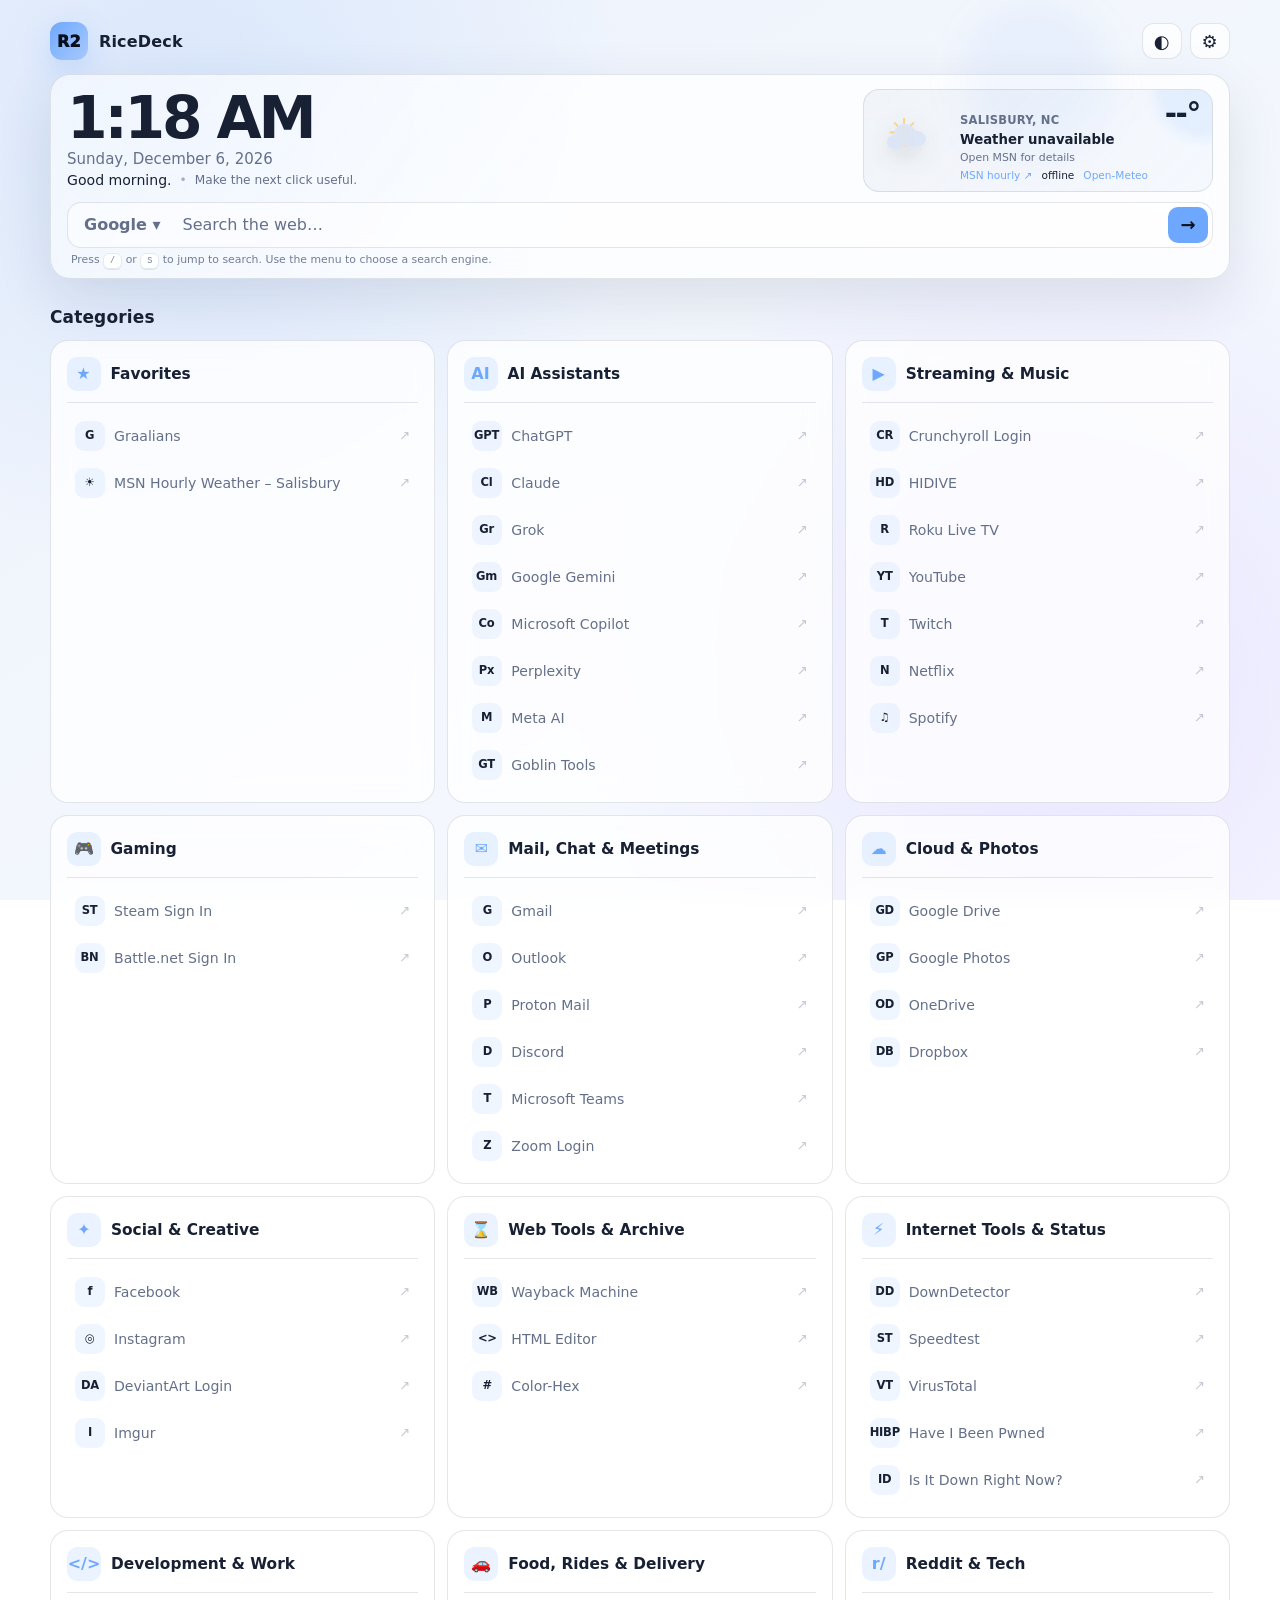
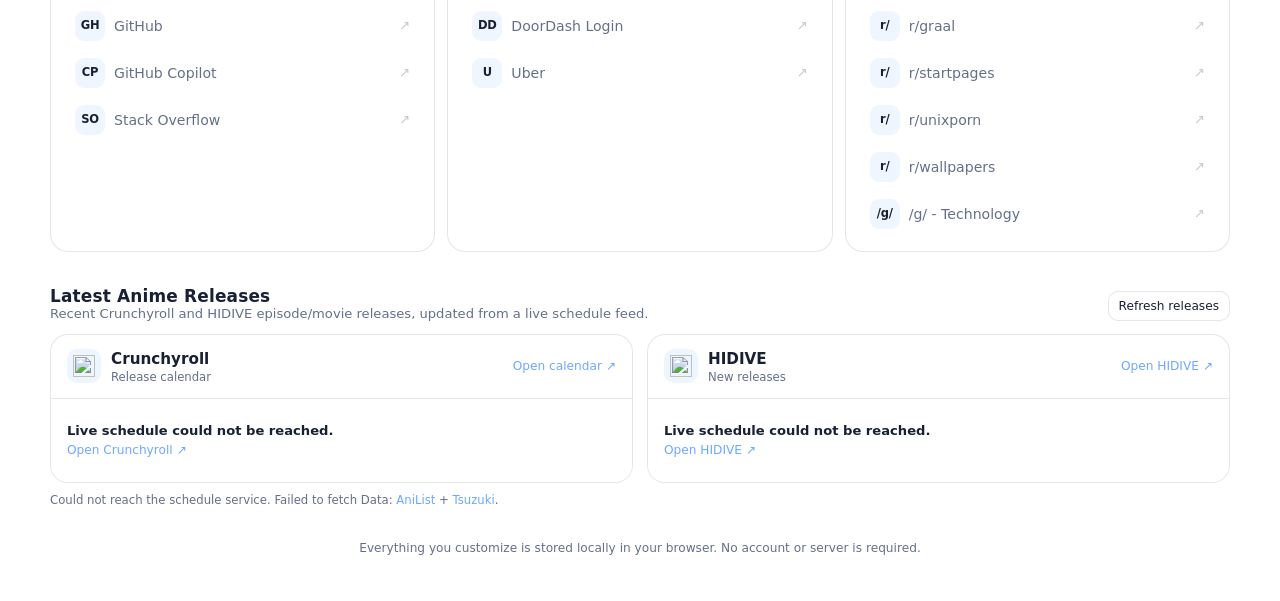
==== index.html @ 609e49b4 "Initial RiceDeck start page release" ====
<!DOCTYPE html>
<html lang="en">
<head>
  <meta charset="utf-8">
  <meta name="viewport" content="width=device-width, initial-scale=1">
  <meta name="color-scheme" content="dark light">
  <meta name="theme-color" content="#0b1020">
  <title>RiceDeck - Rice2k Start Page</title>
  <link rel="preconnect" href="https://tsuzuki.top" crossorigin>
  <link rel="preconnect" href="https://graphql.anilist.co" crossorigin>
  <link rel="preconnect" href="https://s4.anilist.co" crossorigin>
  <link rel="preconnect" href="https://api.open-meteo.com" crossorigin>
  <link rel="dns-prefetch" href="//tsuzuki.netlify.app">
  <style>
    :root {
      --bg: #090d18;
      --bg2: #10182a;
      --panel: rgba(20, 29, 50, .72);
      --panel-solid: #141d32;
      --panel-hover: rgba(31, 44, 75, .88);
      --text: #f4f7ff;
      --muted: #9eabc5;
      --border: rgba(255,255,255,.09);
      --accent: #6ea8fe;
      --accent-rgb: 110, 168, 254;
      --danger: #ff6b7a;
      --success: #5bd69a;
      --shadow: 0 20px 60px rgba(0,0,0,.28);
      --radius: 18px;
      --radius-sm: 12px;
    }

    [data-theme="light"] {
      --bg: #edf2fb;
      --bg2: #f8fbff;
      --panel: rgba(255,255,255,.78);
      --panel-solid: #ffffff;
      --panel-hover: #f2f6ff;
      --text: #182033;
      --muted: #64708a;
      --border: rgba(32,50,82,.12);
      --shadow: 0 20px 55px rgba(41,57,88,.12);
    }

    * { box-sizing: border-box; }
    html { scroll-behavior: smooth; }
    body {
      min-height: 100vh;
      margin: 0;
      font-family: Inter, ui-sans-serif, system-ui, -apple-system, BlinkMacSystemFont, "Segoe UI", sans-serif;
      color: var(--text);
      background:
        radial-gradient(circle at 15% 15%, rgba(var(--accent-rgb), .17), transparent 28rem),
        radial-gradient(circle at 85% 78%, rgba(136, 84, 255, .12), transparent 32rem),
        linear-gradient(145deg, var(--bg), var(--bg2));
      background-attachment: fixed;
    }

    button, input, textarea, select { font: inherit; }
    button, a { -webkit-tap-highlight-color: transparent; }
    a { color: inherit; }
    button { color: inherit; }
    .hidden { display: none !important; }

    .shell {
      width: min(1180px, calc(100% - 32px));
      margin: 0 auto;
      padding: 22px 0 46px;
    }

    .topbar {
      display: flex;
      align-items: center;
      justify-content: space-between;
      gap: 16px;
      margin-bottom: 14px;
    }

    .brand {
      display: flex;
      align-items: center;
      gap: 11px;
      font-weight: 800;
      letter-spacing: .01em;
    }

    .brand-mark {
      width: 38px;
      height: 38px;
      display: grid;
      place-items: center;
      border-radius: 12px;
      background: linear-gradient(135deg, var(--accent), rgba(var(--accent-rgb), .48));
      box-shadow: 0 10px 28px rgba(var(--accent-rgb), .25);
      color: #08101f;
      font-weight: 950;
    }

    .top-actions { display: flex; gap: 8px; }
    .icon-btn, .text-btn, .primary-btn, .danger-btn {
      border: 1px solid var(--border);
      border-radius: 12px;
      cursor: pointer;
      transition: .18s ease;
    }

    .icon-btn {
      width: 40px;
      height: 36px;
      display: grid;
      place-items: center;
      background: var(--panel);
      backdrop-filter: blur(14px);
      font-size: 18px;
    }
    .icon-btn:hover, .text-btn:hover { background: var(--panel-hover); transform: translateY(-1px); }

    .hero {
      padding: 14px 16px 12px;
      border-radius: 20px;
      background:
        linear-gradient(125deg, rgba(var(--accent-rgb), .055), transparent 42%),
        var(--panel);
      border: 1px solid var(--border);
      box-shadow: var(--shadow);
      backdrop-filter: blur(18px);
      overflow: visible;
      position: relative;
      z-index: 5;
    }
    .hero::after {
      content: "";
      position: absolute;
      width: 150px;
      height: 150px;
      right: 10%;
      top: -70px;
      border-radius: 50%;
      background: rgba(var(--accent-rgb), .08);
      filter: blur(18px);
      pointer-events: none;
    }

    .hero-top {
      display: grid;
      grid-template-columns: minmax(0, 1fr) auto;
      align-items: center;
      gap: 18px;
      position: relative;
      z-index: 1;
    }
    .hero-summary { min-width: 0; }
    .time { font-size: clamp(2.25rem, 4.6vw, 3.65rem); font-weight: 850; line-height: .92; letter-spacing: -.055em; }
    .date { margin-top: 4px; color: var(--muted); font-size: clamp(.82rem, 1.2vw, .94rem); }
    .greeting-line { display: flex; align-items: center; gap: 8px; flex-wrap: wrap; margin-top: 4px; }
    .greeting { font-size: .88rem; }
    .quote { margin: 0; color: var(--muted); font-size: .76rem; }
    .quote::before { content: "•"; margin-right: 8px; opacity: .55; }

    .weather-card {
      width: min(350px, 36vw);
      min-width: 292px;
      display: grid;
      grid-template-columns: 72px minmax(0, 1fr);
      align-items: center;
      gap: 12px;
      padding: 10px 12px;
      border: 1px solid var(--border);
      border-radius: 16px;
      background: linear-gradient(135deg, rgba(var(--accent-rgb), .12), rgba(255,255,255,.025));
      box-shadow: inset 0 1px 0 rgba(255,255,255,.035);
      position: relative;
      overflow: hidden;
      transition: transform .18s ease, border-color .18s ease, background .18s ease;
      cursor: pointer;
    }
    .weather-card:hover { transform: translateY(-1px); border-color: rgba(var(--accent-rgb), .35); }
    .weather-card::before {
      content: "";
      position: absolute;
      width: 100px;
      height: 100px;
      right: -42px;
      top: -50px;
      border-radius: 50%;
      background: rgba(var(--accent-rgb), .12);
      filter: blur(6px);
      pointer-events: none;
    }
    .weather-card[data-weather="clear"] { background: linear-gradient(135deg, rgba(255,190,72,.13), rgba(var(--accent-rgb), .07)); }
    .weather-card[data-weather="rain"], .weather-card[data-weather="storm"] { background: linear-gradient(135deg, rgba(73,132,213,.17), rgba(66,82,130,.08)); }
    .weather-card[data-weather="snow"] { background: linear-gradient(135deg, rgba(190,225,255,.14), rgba(var(--accent-rgb), .06)); }
    .weather-card[data-weather="fog"], .weather-card[data-weather="cloud"] { background: linear-gradient(135deg, rgba(154,170,199,.12), rgba(var(--accent-rgb), .055)); }
    .weather-visual {
      width: 68px;
      height: 68px;
      display: grid;
      place-items: center;
      border-radius: 18px;
      background: rgba(255,255,255,.045);
      color: var(--accent);
      position: relative;
      z-index: 1;
    }
    .weather-visual svg { width: 54px; height: 54px; display: block; filter: drop-shadow(0 8px 12px rgba(0,0,0,.18)); }
    .weather-details { min-width: 0; position: relative; z-index: 1; }
    .weather-topline { display: flex; align-items: baseline; justify-content: space-between; gap: 10px; }
    .weather-location { font-size: .72rem; color: var(--muted); font-weight: 750; letter-spacing: .02em; }
    .weather-temp { font-size: 1.85rem; font-weight: 900; line-height: 1; letter-spacing: -.045em; white-space: nowrap; }
    .weather-condition { margin-top: 2px; font-size: .83rem; font-weight: 760; white-space: nowrap; overflow: hidden; text-overflow: ellipsis; }
    .weather-meta { display: flex; gap: 9px; flex-wrap: wrap; margin-top: 4px; color: var(--muted); font-size: .68rem; }
    .weather-links { display: flex; gap: 9px; align-items: center; margin-top: 5px; font-size: .66rem; }
    .weather-links a { color: var(--accent); text-decoration: none; }
    .weather-links a:hover { text-decoration: underline; }
    .weather-loading .weather-temp, .weather-loading .weather-condition, .weather-loading .weather-meta { opacity: .58; }
    .weather-error .weather-visual { opacity: .68; }

    .search-wrap { margin-top: 10px; position: relative; z-index: 50; }
    .search-row {
      display: grid;
      grid-template-columns: auto minmax(0, 1fr) auto;
      align-items: center;
      gap: 8px;
      padding: 4px;
      border: 1px solid var(--border);
      border-radius: 14px;
      background: rgba(7, 11, 22, .26);
      box-shadow: inset 0 1px 0 rgba(255,255,255,.025);
    }
    [data-theme="light"] .search-row { background: rgba(255,255,255,.52); }
    .engine-btn, .search-submit {
      height: 36px;
      border: 0;
      border-radius: 10px;
      cursor: pointer;
      background: transparent;
    }
    .engine-btn { padding: 0 12px; min-width: 92px; color: var(--muted); font-weight: 750; text-align: left; }
    .engine-btn:hover { background: var(--panel-hover); color: var(--text); }
    .search-submit { width: 40px; background: var(--accent); color: #07101d; font-size: 18px; font-weight: 900; }
    .search-submit:hover { filter: brightness(1.08); transform: translateY(-1px); }
    #searchInput {
      min-width: 0;
      width: 100%;
      height: 36px;
      border: 0;
      outline: 0;
      color: var(--text);
      background: transparent;
      font-size: 1rem;
    }
    #searchInput::placeholder { color: var(--muted); }

    .engine-menu {
      position: absolute;
      top: calc(100% + 8px);
      left: 0;
      width: 215px;
      padding: 8px;
      border-radius: 14px;
      border: 1px solid var(--border);
      background: var(--panel-solid);
      box-shadow: var(--shadow);
      z-index: 9999;
      max-height: 330px;
      overflow-y: auto;
    }
    .engine-option {
      width: 100%;
      display: flex;
      justify-content: space-between;
      align-items: center;
      padding: 10px 11px;
      border: 0;
      border-radius: 9px;
      background: transparent;
      cursor: pointer;
      text-align: left;
    }
    .engine-option:hover { background: var(--panel-hover); }
    .engine-option small { color: var(--muted); }
    .search-tip { margin: 5px 4px 0; color: var(--muted); font-size: .68rem; opacity: .9; }
    kbd { border: 1px solid var(--border); background: var(--panel-solid); padding: 2px 6px; border-radius: 6px; box-shadow: 0 1px 0 var(--border); font-size: .78em; }

    .section { margin-top: 28px; position: relative; z-index: 1; }
    .section-head { display: flex; align-items: center; justify-content: space-between; gap: 14px; margin-bottom: 13px; }
    .section-head h2 { margin: 0; font-size: 1.06rem; letter-spacing: .01em; }
    .section-sub { color: var(--muted); font-size: .82rem; }

    .dashboard-grid { display: block; }

    .bookmark-grid {
      display: grid;
      grid-template-columns: repeat(3, minmax(0, 1fr));
      gap: 12px;
    }
    .bookmark-group {
      border: 1px solid var(--border);
      border-radius: var(--radius);
      background: var(--panel);
      backdrop-filter: blur(12px);
      padding: 16px;
    }
    .bookmark-title {
      display: flex;
      align-items: center;
      gap: 10px;
      margin: 0 0 12px;
      padding-bottom: 11px;
      border-bottom: 1px solid var(--border);
      font-size: .96rem;
    }
    .category-icon {
      width: 34px;
      height: 34px;
      flex: 0 0 34px;
      display: grid;
      place-items: center;
      border-radius: 10px;
      background: rgba(var(--accent-rgb), .14);
      color: var(--accent);
      font-size: 1rem;
      line-height: 1;
    }
    .bookmark-links { display: grid; gap: 5px; }
    .bookmark-link {
      display: grid;
      grid-template-columns: 30px minmax(0, 1fr) auto;
      align-items: center;
      gap: 9px;
      min-height: 42px;
      padding: 6px 8px;
      border-radius: 10px;
      text-decoration: none;
      color: var(--muted);
      font-size: .88rem;
      transition: .16s ease;
    }
    .bookmark-link:hover {
      background: var(--panel-hover);
      color: var(--text);
      transform: translateX(2px);
    }
    .link-icon {
      width: 30px;
      height: 30px;
      display: grid;
      place-items: center;
      border-radius: 9px;
      background: rgba(var(--accent-rgb), .10);
      color: var(--text);
      font-size: .72rem;
      font-weight: 850;
      letter-spacing: -.02em;
      line-height: 1;
      overflow: hidden;
    }
    .link-favicon { width: 20px; height: 20px; object-fit: contain; display: block; }
    .link-fallback { display: none; }
    .empty-category {
      min-height: 42px;
      display: flex;
      align-items: center;
      padding: 7px 8px;
      color: var(--muted);
      font-size: .82rem;
      font-style: italic;
    }

    html[data-card-size="compact"] .bookmark-grid { grid-template-columns: repeat(4, minmax(0, 1fr)); gap: 9px; }
    html[data-card-size="compact"] .bookmark-group { padding: 12px; border-radius: 14px; }
    html[data-card-size="compact"] .bookmark-title { margin-bottom: 8px; padding-bottom: 8px; }
    html[data-card-size="compact"] .bookmark-link { min-height: 36px; padding: 4px 6px; font-size: .82rem; }
    html[data-card-size="compact"] .link-icon { width: 26px; height: 26px; }
    html[data-card-size="compact"] .link-favicon { width: 17px; height: 17px; }

    html[data-card-size="large"] .bookmark-grid { grid-template-columns: repeat(2, minmax(0, 1fr)); gap: 16px; }
    html[data-card-size="large"] .bookmark-group { padding: 20px; }
    html[data-card-size="large"] .bookmark-link { min-height: 48px; padding: 8px 10px; font-size: .94rem; }
    html[data-card-size="large"] .link-icon { width: 34px; height: 34px; }
    html[data-card-size="large"] .link-favicon { width: 23px; height: 23px; }
    .link-label {
      min-width: 0;
      overflow: hidden;
      text-overflow: ellipsis;
      white-space: nowrap;
    }
    .link-arrow { opacity: .38; font-size: .82rem; }
    .bookmark-link:hover .link-arrow { opacity: .8; }


    .release-section { margin-top: 34px; }
    .release-section .section-head { align-items: flex-end; }
    .release-head-actions { display: flex; gap: 8px; flex-wrap: wrap; }
    .release-provider-grid {
      display: grid;
      grid-template-columns: repeat(2, minmax(0, 1fr));
      gap: 14px;
    }
    .release-provider {
      min-width: 0;
      border: 1px solid var(--border);
      border-radius: var(--radius);
      background: var(--panel);
      backdrop-filter: blur(12px);
      overflow: hidden;
    }
    .release-provider-head {
      display: flex;
      align-items: center;
      justify-content: space-between;
      gap: 12px;
      padding: 14px 16px;
      border-bottom: 1px solid var(--border);
    }
    .release-provider-title { display: flex; align-items: center; gap: 10px; min-width: 0; }
    .release-provider-title strong { font-size: .95rem; }
    .release-provider-title small { display: block; margin-top: 2px; color: var(--muted); font-size: .73rem; }
    .provider-logo {
      width: 34px;
      height: 34px;
      display: grid;
      place-items: center;
      flex: 0 0 34px;
      border-radius: 10px;
      background: rgba(var(--accent-rgb), .12);
      overflow: hidden;
      font-size: .7rem;
      font-weight: 850;
    }
    .provider-logo img { width: 22px; height: 22px; object-fit: contain; }
    .provider-link { color: var(--accent); text-decoration: none; font-size: .76rem; white-space: nowrap; }
    .provider-link:hover { text-decoration: underline; }
    .release-list { display: grid; gap: 1px; background: var(--border); }
    .release-card {
      display: grid;
      grid-template-columns: 92px minmax(0, 1fr);
      gap: 12px;
      min-height: 132px;
      padding: 12px;
      background: var(--panel-solid);
      color: inherit;
      text-decoration: none;
      transition: .16s ease;
    }
    .release-card:hover { background: var(--panel-hover); }
    .release-poster {
      width: 92px;
      height: 128px;
      border-radius: 10px;
      object-fit: cover;
      background: rgba(var(--accent-rgb), .10);
      border: 1px solid var(--border);
    }
    .release-poster-placeholder {
      width: 92px;
      height: 128px;
      display: grid;
      place-items: center;
      border-radius: 10px;
      background: linear-gradient(145deg, rgba(var(--accent-rgb), .18), rgba(var(--accent-rgb), .05));
      border: 1px solid var(--border);
      color: var(--muted);
      font-weight: 900;
      font-size: 1.15rem;
      text-align: center;
      padding: 8px;
    }
    .release-copy { min-width: 0; padding: 2px 0; }
    .release-badge {
      display: inline-flex;
      align-items: center;
      max-width: 100%;
      margin-bottom: 5px;
      padding: 3px 7px;
      border-radius: 999px;
      background: rgba(var(--accent-rgb), .12);
      color: var(--accent);
      font-size: .67rem;
      font-weight: 800;
      overflow: hidden;
      text-overflow: ellipsis;
      white-space: nowrap;
    }
    .release-title { margin: 0; font-size: .91rem; line-height: 1.25; }
    .release-description {
      display: -webkit-box;
      -webkit-line-clamp: 4;
      -webkit-box-orient: vertical;
      overflow: hidden;
      margin: 7px 0 0;
      color: var(--muted);
      font-size: .76rem;
      line-height: 1.42;
    }
    .release-state {
      padding: 22px 16px;
      color: var(--muted);
      font-size: .82rem;
      line-height: 1.5;
      background: var(--panel-solid);
    }
    .release-state strong { color: var(--text); }
    .release-note { margin-top: 9px; color: var(--muted); font-size: .73rem; line-height: 1.45; }
    .release-note a { color: var(--accent); text-decoration: none; }
    .release-note a:hover { text-decoration: underline; }
    .mini-btn {
      border: 1px solid var(--border);
      border-radius: 10px;
      background: var(--panel);
      color: var(--text);
      padding: 7px 10px;
      cursor: pointer;
      font-size: .76rem;
    }
    .mini-btn:hover { background: var(--panel-hover); }


    .footer { margin-top: 32px; text-align: center; color: var(--muted); font-size: .76rem; }

    .text-btn, .primary-btn, .danger-btn { padding: 9px 12px; }
    .text-btn { background: transparent; }
    .primary-btn { background: var(--accent); color: #08101f; border-color: transparent; font-weight: 800; }
    .primary-btn:hover { filter: brightness(1.07); }
    .danger-btn { background: rgba(255,107,122,.11); color: var(--danger); border-color: rgba(255,107,122,.24); }
    .danger-btn:hover { background: rgba(255,107,122,.17); }

    dialog {
      width: min(560px, calc(100% - 26px));
      max-height: 88vh;
      overflow: auto;
      padding: 0;
      border: 1px solid var(--border);
      border-radius: 20px;
      color: var(--text);
      background: var(--panel-solid);
      box-shadow: 0 34px 100px rgba(0,0,0,.45);
    }
    dialog::backdrop { background: rgba(0,0,0,.58); backdrop-filter: blur(5px); }
    .dialog-inner { padding: 20px; }
    .dialog-head { display: flex; justify-content: space-between; gap: 14px; align-items: center; margin-bottom: 18px; }
    .dialog-head h2 { margin: 0; font-size: 1.1rem; }
    .dialog-close { border: 0; background: transparent; color: var(--muted); cursor: pointer; font-size: 1.25rem; width: 34px; height: 34px; border-radius: 9px; }
    .dialog-close:hover { background: var(--panel-hover); color: var(--text); }
    .field { display: grid; gap: 6px; margin-bottom: 13px; }
    .field label { font-size: .82rem; color: var(--muted); }
    .field input, .field select {
      width: 100%;
      border: 1px solid var(--border);
      border-radius: 10px;
      background: transparent;
      color: var(--text);
      padding: 10px 11px;
      outline: 0;
    }
    .field input:focus, .field select:focus { border-color: rgba(var(--accent-rgb), .55); box-shadow: 0 0 0 3px rgba(var(--accent-rgb), .1); }
    .field select option { background: var(--panel-solid); color: var(--text); }
    .dialog-actions { display: flex; gap: 8px; justify-content: flex-end; margin-top: 16px; flex-wrap: wrap; }
    .settings-row { display: grid; grid-template-columns: 1fr auto; gap: 15px; align-items: center; padding: 12px 0; border-bottom: 1px solid var(--border); }
    .settings-row:last-child { border-bottom: 0; }
    .settings-row strong { display: block; font-size: .9rem; }
    .settings-row small { display: block; color: var(--muted); margin-top: 3px; }
    .settings-row input[type="color"] { width: 46px; height: 34px; padding: 2px; border: 1px solid var(--border); border-radius: 9px; background: transparent; cursor: pointer; }
    .settings-divider { margin: 19px 0 8px; color: var(--muted); font-size: .76rem; font-weight: 800; text-transform: uppercase; letter-spacing: .08em; }
    .category-settings-list { display: grid; gap: 7px; margin-top: 10px; }
    .category-setting-row {
      display: grid;
      grid-template-columns: auto minmax(0, 1fr) auto;
      align-items: center;
      gap: 10px;
      padding: 9px 10px;
      border: 1px solid var(--border);
      border-radius: 10px;
      background: rgba(var(--accent-rgb), .045);
    }
    .category-setting-row label { min-width: 0; display: flex; align-items: center; gap: 8px; cursor: pointer; }
    .category-setting-row label span { overflow: hidden; text-overflow: ellipsis; white-space: nowrap; font-size: .86rem; }
    .category-setting-row input[type="checkbox"] { accent-color: var(--accent); width: 16px; height: 16px; }
    .move-controls { display: flex; gap: 4px; }
    .move-btn {
      width: 30px;
      height: 30px;
      border: 1px solid var(--border);
      border-radius: 8px;
      background: transparent;
      color: var(--muted);
      cursor: pointer;
    }
    .move-btn:hover:not(:disabled) { background: var(--panel-hover); color: var(--text); }
    .move-btn:disabled { opacity: .28; cursor: default; }
    .about { color: var(--muted); font-size: .8rem; line-height: 1.55; }
    .about a { color: var(--accent); }

    .toast {
      position: fixed;
      right: 18px;
      bottom: 18px;
      max-width: min(360px, calc(100% - 36px));
      padding: 11px 14px;
      border: 1px solid var(--border);
      border-radius: 11px;
      background: var(--panel-solid);
      box-shadow: var(--shadow);
      opacity: 0;
      transform: translateY(12px);
      pointer-events: none;
      transition: .2s ease;
      font-size: .85rem;
      z-index: 99;
    }
    .toast.show { opacity: 1; transform: translateY(0); }

    @media (max-width: 820px) {
      .shell { width: min(100% - 22px, 1180px); padding-top: 18px; }
      .hero { padding: 13px 15px 11px; }
      .hero-top { gap: 12px; }
      .weather-card { width: 315px; min-width: 275px; grid-template-columns: 62px minmax(0, 1fr); padding: 9px 10px; }
      .weather-visual { width: 58px; height: 58px; border-radius: 15px; }
      .weather-visual svg { width: 46px; height: 46px; }
      .weather-temp { font-size: 1.6rem; }
      .bookmark-grid,
      html[data-card-size="compact"] .bookmark-grid,
      html[data-card-size="large"] .bookmark-grid { grid-template-columns: repeat(2, minmax(0,1fr)); }
      .release-provider-grid { grid-template-columns: 1fr; }
    }
    @media (max-width: 560px) {
      .brand span:last-child { display: none; }
      .hero { padding: 12px 12px 10px; border-radius: 17px; }
      .hero-top { grid-template-columns: 1fr; gap: 9px; }
      .greeting-line { margin-top: 3px; }
      .quote { display: none; }
      .weather-card { width: 100%; min-width: 0; grid-template-columns: 54px minmax(0,1fr); padding: 7px 9px; border-radius: 13px; }
      .weather-visual { width: 50px; height: 50px; border-radius: 13px; }
      .weather-visual svg { width: 41px; height: 41px; }
      .weather-temp { font-size: 1.45rem; }
      .weather-meta { margin-top: 2px; }
      .weather-links { margin-top: 3px; }
      .search-row { grid-template-columns: auto minmax(0, 1fr) auto; gap: 4px; }
      .engine-btn { min-width: 68px; padding: 0 8px; }
      .search-tip { display: none; }
      .bookmark-grid,
      html[data-card-size="compact"] .bookmark-grid,
      html[data-card-size="large"] .bookmark-grid { grid-template-columns: 1fr; }
      .section-sub { display: none; }
      .release-card { grid-template-columns: 78px minmax(0, 1fr); gap: 10px; }
      .release-poster, .release-poster-placeholder { width: 78px; height: 110px; }
      .release-description { -webkit-line-clamp: 3; }
    }

    @media (prefers-reduced-motion: reduce) {
      *, *::before, *::after { scroll-behavior: auto !important; transition: none !important; animation: none !important; }
    }
  </style>
</head>
<body>
  <main class="shell">
    <header class="topbar">
      <div class="brand" aria-label="RiceDeck Start Page">
        <span class="brand-mark">R2</span>
        <span>RiceDeck</span>
      </div>
      <div class="top-actions">
        <button class="icon-btn" id="themeToggle" type="button" title="Toggle theme" aria-label="Toggle theme">◐</button>
        <button class="icon-btn" id="settingsOpen" type="button" title="Settings" aria-label="Open settings">⚙</button>
      </div>
    </header>

    <section class="hero" aria-labelledby="clock">
      <div class="hero-top">
        <div class="hero-summary">
          <div class="time" id="clock">00:00</div>
          <div class="date" id="date">Loading date…</div>
          <div class="greeting-line">
            <div class="greeting" id="greeting">Welcome back.</div>
            <p class="quote" id="quote">Make the next click useful.</p>
          </div>
        </div>

        <div class="weather-card weather-loading" id="weatherCard" data-weather="cloud" aria-live="polite" tabindex="0" role="link" aria-label="Salisbury weather. Open MSN hourly forecast.">
          <div class="weather-visual" id="weatherVisual" aria-hidden="true"></div>
          <div class="weather-details">
            <div class="weather-topline">
              <span class="weather-location">SALISBURY, NC</span>
              <strong class="weather-temp" id="weatherTemp">--°</strong>
            </div>
            <div class="weather-condition" id="weatherCondition">Loading weather…</div>
            <div class="weather-meta">
              <span id="weatherFeels">Feels --°</span>
              <span id="weatherHighLow">H --° · L --°</span>
              <span id="weatherRain">Rain --%</span>
            </div>
            <div class="weather-links">
              <a href="https://www.msn.com/en-us/weather/forecast/in-Salisbury,NC" target="_blank" rel="noopener noreferrer">MSN hourly ↗</a>
              <span id="weatherUpdated">Updating…</span>
              <a href="https://open-meteo.com/" target="_blank" rel="noopener noreferrer" title="Live weather data source">Open-Meteo</a>
            </div>
          </div>
        </div>
      </div>

      <div class="search-wrap">
        <form id="searchForm" autocomplete="off">
          <div class="search-row">
            <button class="engine-btn" id="engineButton" type="button" aria-haspopup="true" aria-expanded="false">Google ▾</button>
            <input id="searchInput" type="text" inputmode="search" maxlength="500" placeholder="Search the web…" aria-label="Search">
            <button class="search-submit" type="submit" title="Search" aria-label="Search">→</button>
          </div>
          <div class="engine-menu hidden" id="engineMenu" role="menu" aria-label="Search engines"></div>
        </form>
        <div class="search-tip">Press <kbd>/</kbd> or <kbd>S</kbd> to jump to search. Use the menu to choose a search engine.</div>
      </div>
    </section>

    <section class="section dashboard-grid">
      <div>
        <div class="section-head">
          <div>
            <h2>Categories</h2>
          </div>
        </div>
        <div class="bookmark-grid" id="bookmarkGrid"></div>
      </div>

    </section>

    <section class="section release-section" aria-labelledby="latestReleasesTitle">
      <div class="section-head">
        <div>
          <h2 id="latestReleasesTitle">Latest Anime Releases</h2>
          <div class="section-sub">Recent Crunchyroll and HIDIVE episode/movie releases, updated from a live schedule feed.</div>
        </div>
        <div class="release-head-actions">
          <button class="mini-btn" id="refreshReleases" type="button">Refresh releases</button>
        </div>
      </div>

      <div class="release-provider-grid">
        <section class="release-provider" aria-labelledby="crunchyrollReleaseTitle">
          <div class="release-provider-head">
            <div class="release-provider-title">
              <span class="provider-logo" aria-hidden="true"><img src="https://www.google.com/s2/favicons?sz=64&domain_url=https%3A%2F%2Fwww.crunchyroll.com%2F" alt=""></span>
              <div><strong id="crunchyrollReleaseTitle">Crunchyroll</strong><small>Release calendar</small></div>
            </div>
            <a class="provider-link" href="https://www.crunchyroll.com/simulcastcalendar" target="_blank" rel="noopener noreferrer">Open calendar ↗</a>
          </div>
          <div class="release-list" id="crunchyrollReleases"><div class="release-state">Loading Crunchyroll releases…</div></div>
        </section>

        <section class="release-provider" aria-labelledby="hidiveReleaseTitle">
          <div class="release-provider-head">
            <div class="release-provider-title">
              <span class="provider-logo" aria-hidden="true"><img src="https://www.google.com/s2/favicons?sz=64&domain_url=https%3A%2F%2Fwww.hidive.com%2F" alt=""></span>
              <div><strong id="hidiveReleaseTitle">HIDIVE</strong><small>New releases</small></div>
            </div>
            <a class="provider-link" href="https://www.hidive.com/" target="_blank" rel="noopener noreferrer">Open HIDIVE ↗</a>
          </div>
          <div class="release-list" id="hidiveReleases"><div class="release-state">Loading HIDIVE releases…</div></div>
        </section>
      </div>
      <div class="release-note"><span id="releaseStatus">Loading current release information…</span> Data: <a href="https://anilist.co/" target="_blank" rel="noopener noreferrer">AniList</a> + <a href="https://tsuzuki.top/" target="_blank" rel="noopener noreferrer">Tsuzuki</a>.</div>
    </section>

    <footer class="footer">Everything you customize is stored locally in your browser. No account or server is required.</footer>
  </main>

  <dialog id="settingsDialog">
    <div class="dialog-inner">
      <div class="dialog-head">
        <h2>Settings</h2>
        <button class="dialog-close" type="button" data-close="settingsDialog" aria-label="Close">×</button>
      </div>

      <div class="settings-row">
        <div><strong>Theme</strong><small>Choose light, dark, or follow your device.</small></div>
        <select id="themeSelect" aria-label="Theme">
          <option value="system">System</option>
          <option value="dark">Dark</option>
          <option value="light">Light</option>
        </select>
      </div>
      <div class="settings-row">
        <div><strong>Accent color</strong><small>Changes highlights and buttons.</small></div>
        <input id="accentPicker" type="color" value="#6ea8fe" aria-label="Accent color">
      </div>
      <div class="settings-row">
        <div><strong>Clock format</strong><small>Switch between 12-hour and 24-hour time.</small></div>
        <select id="clockFormat" aria-label="Clock format">
          <option value="12">12-hour</option>
          <option value="24">24-hour</option>
        </select>
      </div>
      <div class="settings-row">
        <div><strong>Your name</strong><small>Used only for the greeting on this page.</small></div>
        <input id="displayName" type="text" maxlength="40" placeholder="Optional" style="max-width:180px">
      </div>
      <div class="settings-row">
        <div><strong>Default search engine</strong><small>Used when you search from the main bar.</small></div>
        <select id="searchEngineSelect" aria-label="Default search engine"></select>
      </div>
      <div class="settings-row">
        <div><strong>Card size</strong><small>Choose a compact, normal, or larger category layout.</small></div>
        <select id="cardSizeSelect" aria-label="Card size">
          <option value="compact">Compact</option>
          <option value="normal">Normal</option>
          <option value="large">Large</option>
        </select>
      </div>

      <div class="settings-divider">Categories</div>
      <div class="about">Show or hide categories and use the arrows to change their order.</div>
      <div class="category-settings-list" id="categorySettingsList"></div>

      <div class="settings-divider">Backup</div>
      <div class="dialog-actions" style="justify-content:flex-start">
        <button class="text-btn" id="exportData" type="button">Export settings</button>
        <button class="text-btn" id="importData" type="button">Import settings</button>
        <input class="hidden" id="importFile" type="file" accept="application/json,.json">
        <button class="danger-btn" id="resetData" type="button">Reset page</button>
      </div>

      <div class="settings-divider">About</div>
      <div class="about">
        Improved self-contained version of the uploaded start page with categorized links. Original page credits retained:<br>
        Made by <a href="https://github.com/TB-96/" target="_blank" rel="noopener noreferrer">TB-96</a> ·
        inspired by <a href="https://github.com/jeroenpardon/" target="_blank" rel="noopener noreferrer">jeroenpardon</a> ·
        original icon set credited to <a href="https://materialdesignicons.com/" target="_blank" rel="noopener noreferrer">Material Design Icons</a>.
      </div>
    </div>
  </dialog>

  <div class="toast" id="toast" role="status" aria-live="polite"></div>

  <script>
  (() => {
    'use strict';

    const STORAGE_KEY = 'rice2kStartPageV2';

    const DEFAULT_DATA = {
      bookmarkGroups: [
        { name: 'Favorites', icon: '★', links: [
          { name: 'Graalians', icon: 'G', url: 'https://allmylinks.com/graal' },
          { name: 'MSN Hourly Weather – Salisbury', icon: '☀', url: 'https://www.msn.com/en-us/weather/forecast/in-Salisbury,NC' }
        ]},
        { name: 'AI Assistants', icon: 'AI', links: [
          { name: 'ChatGPT', icon: 'GPT', url: 'https://chatgpt.com/' },
          { name: 'Claude', icon: 'Cl', url: 'https://claude.ai/' },
          { name: 'Grok', icon: 'Gr', url: 'https://grok.com/' },
          { name: 'Google Gemini', icon: 'Gm', url: 'https://gemini.google.com/app' },
          { name: 'Microsoft Copilot', icon: 'Co', url: 'https://copilot.microsoft.com/' },
          { name: 'Perplexity', icon: 'Px', url: 'https://www.perplexity.ai/' },
          { name: 'Meta AI', icon: 'M', url: 'https://www.meta.ai/' },
          { name: 'Goblin Tools', icon: 'GT', url: 'https://goblin.tools/' }
        ]},
        { name: 'Streaming & Music', icon: '▶', links: [
          { name: 'Crunchyroll Login', icon: 'CR', url: 'https://sso.crunchyroll.com/login' },
          { name: 'HIDIVE', icon: 'HD', url: 'https://www.hidive.com/' },
          { name: 'Roku Live TV', icon: 'R', url: 'https://therokuchannel.roku.com/browse/w.xWvaD8v8B1HPbvLeY9pWCq4VZGGwoktG5NA1w1WgCVYNBL8D2M/live-tv' },
          { name: 'YouTube', icon: 'YT', url: 'https://www.youtube.com/' },
          { name: 'Twitch', icon: 'T', url: 'https://www.twitch.tv/' },
          { name: 'Netflix', icon: 'N', url: 'https://www.netflix.com/' },
          { name: 'Spotify', icon: '♫', url: 'https://open.spotify.com/' }
        ]},
        { name: 'Gaming', icon: '🎮', links: [
          { name: 'Steam Sign In', icon: 'ST', url: 'https://store.steampowered.com/login/' },
          { name: 'Battle.net Sign In', icon: 'BN', url: 'https://account.battle.net/login/' }
        ]},
        { name: 'Mail, Chat & Meetings', icon: '✉', links: [
          { name: 'Gmail', icon: 'G', url: 'https://mail.google.com/mail/u/0/' },
          { name: 'Outlook', icon: 'O', url: 'https://outlook.live.com/mail/0/' },
          { name: 'Proton Mail', icon: 'P', url: 'https://mail.proton.me/' },
          { name: 'Discord', icon: 'D', url: 'https://discord.com/channels/@me' },
          { name: 'Microsoft Teams', icon: 'T', url: 'https://teams.microsoft.com/' },
          { name: 'Zoom Login', icon: 'Z', url: 'https://zoom.us/signin' }
        ]},
        { name: 'Cloud & Photos', icon: '☁', links: [
          { name: 'Google Drive', icon: 'GD', url: 'https://drive.google.com/drive/my-drive' },
          { name: 'Google Photos', icon: 'GP', url: 'https://photos.google.com/' },
          { name: 'OneDrive', icon: 'OD', url: 'https://onedrive.live.com/' },
          { name: 'Dropbox', icon: 'DB', url: 'https://www.dropbox.com/home' }
        ]},
        { name: 'Social & Creative', icon: '✦', links: [
          { name: 'Facebook', icon: 'f', url: 'https://facebook.com/' },
          { name: 'Instagram', icon: '◎', url: 'https://www.instagram.com/' },
          { name: 'DeviantArt Login', icon: 'DA', url: 'https://www.deviantart.com/users/login' },
          { name: 'Imgur', icon: 'I', url: 'https://imgur.com/' }
        ]},
        { name: 'Web Tools & Archive', icon: '⌛', links: [
          { name: 'Wayback Machine', icon: 'WB', url: 'https://web.archive.org/' },
          { name: 'HTML Editor', icon: '<>', url: 'https://html-online.com/editor/' },
          { name: 'Color-Hex', icon: '#', url: 'https://www.color-hex.com/' }
        ]},
        { name: 'Internet Tools & Status', icon: '⚡', links: [
          { name: 'DownDetector', icon: 'DD', url: 'https://downdetector.com/' },
          { name: 'Speedtest', icon: 'ST', url: 'https://www.speedtest.net/' },
          { name: 'VirusTotal', icon: 'VT', url: 'https://www.virustotal.com/gui/home/url' },
          { name: 'Have I Been Pwned', icon: 'HIBP', url: 'https://haveibeenpwned.com/' },
          { name: 'Is It Down Right Now?', icon: 'ID', url: 'https://www.isitdownrightnow.com/' }
        ]},
        { name: 'Development & Work', icon: '</>', links: [
          { name: 'GitHub', icon: 'GH', url: 'https://github.com/rice2k' },
          { name: 'GitHub Copilot', icon: 'CP', url: 'https://github.com/features/copilot' },
          { name: 'Stack Overflow', icon: 'SO', url: 'https://stackoverflow.com/' }
        ]},
        { name: 'Food, Rides & Delivery', icon: '🚗', links: [
          { name: 'DoorDash Login', icon: 'DD', url: 'https://www.doordash.com/consumer/login/' },
          { name: 'Uber', icon: 'U', url: 'https://www.uber.com/' }
        ]},
        { name: 'Reddit & Tech', icon: 'r/', links: [
          { name: 'r/graal', icon: 'r/', url: 'https://www.reddit.com/r/graal/' },
          { name: 'r/startpages', icon: 'r/', url: 'https://www.reddit.com/r/startpages/' },
          { name: 'r/unixporn', icon: 'r/', url: 'https://www.reddit.com/r/unixporn/' },
          { name: 'r/wallpapers', icon: 'r/', url: 'https://www.reddit.com/r/wallpapers/' },
          { name: '/g/ - Technology', icon: '/g/', url: 'https://boards.4channel.org/g/' }
        ]}
      ],
      settings: {
        theme: 'system',
        accent: '#6ea8fe',
        clock: '12',
        displayName: '',
        searchEngine: 'google',
        cardSize: 'normal',
        hiddenCategories: [],
        categoryOrder: []
      }
    };

    const ENGINES = {
      google: { name: 'Google', url: 'https://www.google.com/search?q=' },
      bing: { name: 'Bing', url: 'https://www.bing.com/search?q=' },
      duck: { name: 'DuckDuckGo', url: 'https://duckduckgo.com/?q=' },
      youtube: { name: 'YouTube', url: 'https://www.youtube.com/results?search_query=' },
      reddit: { name: 'Reddit', url: 'https://www.reddit.com/search/?q=' },
      github: { name: 'GitHub', url: 'https://github.com/search?q=' },
      wikipedia: { name: 'Wikipedia', url: 'https://en.wikipedia.org/w/index.php?search=' }
    };

    const QUOTES = [
      'Make the next click useful.',
      'Small progress still counts.',
      'Build it, test it, improve it.',
      'Keep the tools you use close.',
      'One clean dashboard beats twenty open tabs.',
      'Start with the next useful thing.'
    ];

    const $ = (selector, root = document) => root.querySelector(selector);
    const $$ = (selector, root = document) => [...root.querySelectorAll(selector)];

    let data = loadData();
    let toastTimer;

    function cloneDefault() {
      return JSON.parse(JSON.stringify(DEFAULT_DATA));
    }

    function normalizeData(source) {
      const base = cloneDefault();
      const saved = source && typeof source === 'object' ? source : {};
      const settings = { ...base.settings, ...(saved.settings || {}) };
      const names = base.bookmarkGroups.map(group => group.name);
      const savedOrder = Array.isArray(settings.categoryOrder) ? settings.categoryOrder : [];
      settings.categoryOrder = [...savedOrder.filter(name => names.includes(name)), ...names.filter(name => !savedOrder.includes(name))];
      settings.hiddenCategories = Array.isArray(settings.hiddenCategories)
        ? settings.hiddenCategories.filter(name => names.includes(name))
        : [];
      if (!['compact', 'normal', 'large'].includes(settings.cardSize)) settings.cardSize = 'normal';

      // Keep links canonical while preserving user layout/settings choices.
      return { ...base, settings, bookmarkGroups: base.bookmarkGroups };
    }

    function loadData() {
      try {
        const saved = JSON.parse(localStorage.getItem(STORAGE_KEY));
        return normalizeData(saved);
      } catch {
        return cloneDefault();
      }
    }

    function saveData() {
      try {
        localStorage.setItem(STORAGE_KEY, JSON.stringify(data));
      } catch {
        toast('Could not save changes in this browser.');
      }
    }

    function safeUrl(value) {
      let url = String(value || '').trim();
      if (!url) return null;
      if (!/^[a-zA-Z][a-zA-Z\d+.-]*:/.test(url)) url = 'https://' + url;
      try {
        const parsed = new URL(url);
        if (!['http:', 'https:'].includes(parsed.protocol)) return null;
        return parsed.href;
      } catch {
        return null;
      }
    }

    function hostFromUrl(url) {
      try { return new URL(url).hostname.replace(/^www\./, ''); }
      catch { return url; }
    }

    function initials(name) {
      const parts = name.trim().split(/\s+/).filter(Boolean);
      if (parts.length > 1) return (parts[0][0] + parts[1][0]).toUpperCase();
      return (parts[0] || '?').slice(0, 2).toUpperCase();
    }

    function faviconUrl(url) {
      return `https://www.google.com/s2/favicons?sz=64&domain_url=${encodeURIComponent(url)}`;
    }


    const WEATHER_CACHE_KEY = 'rice2kWeatherCacheV1';
    const WEATHER_CACHE_MS = 10 * 60 * 1000;
    const WEATHER_REFRESH_MS = 10 * 60 * 1000;
    const WEATHER_API_URL = 'https://api.open-meteo.com/v1/forecast?latitude=35.67097&longitude=-80.47423&current=temperature_2m,apparent_temperature,weather_code,is_day&daily=temperature_2m_max,temperature_2m_min,precipitation_probability_max&temperature_unit=fahrenheit&timezone=America%2FNew_York&forecast_days=1';
    let weatherLoadPromise = null;

    function weatherKind(code) {
      if (code === 0) return 'clear';
      if ([1, 2, 3].includes(code)) return 'cloud';
      if ([45, 48].includes(code)) return 'fog';
      if ([51, 53, 55, 56, 57, 61, 63, 65, 66, 67, 80, 81, 82].includes(code)) return 'rain';
      if ([71, 73, 75, 77, 85, 86].includes(code)) return 'snow';
      if ([95, 96, 99].includes(code)) return 'storm';
      return 'cloud';
    }

    function weatherDescription(code, isDay) {
      const night = Number(isDay) === 0;
      const labels = {
        0: night ? 'Clear night' : 'Sunny',
        1: night ? 'Mostly clear' : 'Mostly sunny',
        2: 'Partly cloudy', 3: 'Cloudy',
        45: 'Foggy', 48: 'Freezing fog',
        51: 'Light drizzle', 53: 'Drizzle', 55: 'Heavy drizzle',
        56: 'Freezing drizzle', 57: 'Heavy freezing drizzle',
        61: 'Light rain', 63: 'Rain', 65: 'Heavy rain',
        66: 'Freezing rain', 67: 'Heavy freezing rain',
        71: 'Light snow', 73: 'Snow', 75: 'Heavy snow', 77: 'Snow grains',
        80: 'Light rain showers', 81: 'Rain showers', 82: 'Heavy rain showers',
        85: 'Snow showers', 86: 'Heavy snow showers',
        95: 'Thunderstorms', 96: 'Thunderstorms with hail', 99: 'Strong thunderstorms with hail'
      };
      return labels[code] || 'Current conditions';
    }

    function weatherSvg(kind, isDay) {
      const day = Number(isDay) !== 0;
      const sun = `<circle cx="25" cy="23" r="8" fill="rgba(255,195,65,.92)"/><g stroke="rgba(255,195,65,.92)" stroke-width="2.5" stroke-linecap="round"><path d="M25 7v5M25 34v5M9 23h5M36 23h5M14 12l3.5 3.5M32.5 30.5L36 34M36 12l-3.5 3.5M17.5 30.5L14 34"/></g>`;
      const moon = `<path d="M31.5 11.5c-8.8 1.6-13.6 11.5-8.7 19 3.1 4.8 9.3 6.7 14.5 4.3-3.6 5-10.5 7.2-16.5 4.2-7.9-3.9-10.8-13.5-6.5-21.2 3.4-6.1 10.5-8.9 17.2-6.3z" fill="rgba(205,220,255,.95)"/>`;
      const cloud = `<path d="M18 38h23c6.1 0 11-4.4 11-9.9s-4.9-9.9-11-9.9c-.9 0-1.8.1-2.6.3C36.3 12.3 30.6 8 24 8c-8 0-14.5 6.2-14.8 14-5.2.9-9.2 5-9.2 10 0 5.6 5 10 11.2 10H18z" fill="rgba(210,222,244,.95)" transform="translate(5 6) scale(.88)"/>`;
      const rain = `<g stroke="#67b7ff" stroke-width="3" stroke-linecap="round"><path d="M19 48l-3 6M31 48l-3 6M43 48l-3 6"/></g>`;
      const snow = `<g fill="#d9f2ff" font-size="13" font-family="sans-serif"><text x="14" y="56">✦</text><text x="30" y="54">✦</text><text x="44" y="57">✦</text></g>`;
      const bolt = `<path d="M32 42h9l-7 9h6L27 63l4-12h-7z" fill="#ffd05d"/>`;
      const fog = `<g stroke="rgba(210,222,244,.82)" stroke-width="3" stroke-linecap="round"><path d="M10 39h42M15 47h34M20 55h26"/></g>`;
      let body = '';
      if (kind === 'clear') body = day ? sun : moon;
      else if (kind === 'cloud') body = (day ? sun : moon) + cloud;
      else if (kind === 'fog') body = cloud + fog;
      else if (kind === 'rain') body = cloud + rain;
      else if (kind === 'snow') body = cloud + snow;
      else if (kind === 'storm') body = cloud + rain + bolt;
      return `<svg viewBox="0 0 64 64" role="img" aria-label="${kind} weather">${body}</svg>`;
    }

    function readWeatherCache() {
      try {
        const cached = JSON.parse(localStorage.getItem(WEATHER_CACHE_KEY));
        if (!cached || !cached.savedAt || !cached.payload) return null;
        return { ...cached, age: Date.now() - cached.savedAt };
      } catch { return null; }
    }

    function saveWeatherCache(payload) {
      try { localStorage.setItem(WEATHER_CACHE_KEY, JSON.stringify({ savedAt: Date.now(), payload })); } catch {}
    }

    function renderWeather(payload, { cached = false, savedAt = Date.now() } = {}) {
      const current = payload?.current || {};
      const daily = payload?.daily || {};
      const code = Number(current.weather_code ?? 3);
      const isDay = Number(current.is_day ?? 1);
      const kind = weatherKind(code);
      const round = value => Number.isFinite(Number(value)) ? Math.round(Number(value)) : null;
      const temp = round(current.temperature_2m);
      const feels = round(current.apparent_temperature);
      const high = round(daily.temperature_2m_max?.[0]);
      const low = round(daily.temperature_2m_min?.[0]);
      const rain = round(daily.precipitation_probability_max?.[0]);
      const card = $('#weatherCard');
      card.classList.remove('weather-loading', 'weather-error');
      card.dataset.weather = kind;
      $('#weatherVisual').innerHTML = weatherSvg(kind, isDay);
      $('#weatherTemp').textContent = temp == null ? '--°' : `${temp}°`;
      $('#weatherCondition').textContent = weatherDescription(code, isDay);
      $('#weatherFeels').textContent = feels == null ? 'Feels --°' : `Feels ${feels}°`;
      $('#weatherHighLow').textContent = `H ${high ?? '--'}° · L ${low ?? '--'}°`;
      $('#weatherRain').textContent = `Rain ${rain ?? '--'}%`;
      const updatedTime = new Date(savedAt).toLocaleTimeString([], { hour: 'numeric', minute: '2-digit' });
      $('#weatherUpdated').textContent = cached ? `cached ${updatedTime}` : `live ${updatedTime}`;
      card.title = 'Live Salisbury weather. Open MSN hourly forecast from the link below.';
    }

    function renderWeatherError() {
      const card = $('#weatherCard');
      card.classList.remove('weather-loading');
      card.classList.add('weather-error');
      card.dataset.weather = 'cloud';
      $('#weatherVisual').innerHTML = weatherSvg('cloud', 1);
      $('#weatherTemp').textContent = '--°';
      $('#weatherCondition').textContent = 'Weather unavailable';
      $('#weatherFeels').textContent = 'Open MSN for details';
      $('#weatherHighLow').textContent = '';
      $('#weatherRain').textContent = '';
      $('#weatherUpdated').textContent = 'offline';
    }

    async function loadWeather(force = false) {
      if (weatherLoadPromise && !force) return weatherLoadPromise;
      const cached = readWeatherCache();
      if (cached) renderWeather(cached.payload, { cached: true, savedAt: cached.savedAt });
      if (!force && cached && cached.age < WEATHER_CACHE_MS) return cached.payload;
      if (navigator.onLine === false) {
        if (!cached) renderWeatherError();
        return cached?.payload || null;
      }

      weatherLoadPromise = (async () => {
        const controller = new AbortController();
        const timer = setTimeout(() => controller.abort(), 4500);
        try {
          const response = await fetch(WEATHER_API_URL, {
            signal: controller.signal,
            cache: force ? 'no-store' : 'default',
            headers: { Accept: 'application/json' }
          });
          if (!response.ok) throw new Error(`Weather HTTP ${response.status}`);
          const payload = await response.json();
          if (!payload?.current) throw new Error('Weather response missing current conditions');
          saveWeatherCache(payload);
          renderWeather(payload, { savedAt: Date.now() });
          return payload;
        } catch (error) {
          if (!cached) renderWeatherError();
          return cached?.payload || null;
        } finally {
          clearTimeout(timer);
          weatherLoadPromise = null;
        }
      })();
      return weatherLoadPromise;
    }


    const RELEASE_CACHE_KEY = 'rice2kAnimeReleaseCacheV3';
    const RELEASE_CACHE_MS = 5 * 60 * 1000;
    const RELEASE_STALE_MS = 7 * 24 * 60 * 60 * 1000;
    const RELEASE_LOOKBACK_DAYS = 7;
    const RELEASE_LIMIT = 8;
    const TSUZUKI_BASES = [
      'https://tsuzuki.top/api/v1',
      'https://tsuzuki.netlify.app/api/v1'
    ];
    const ANILIST_API = 'https://graphql.anilist.co';
    let releaseLoadPromise = null;

    function escapeHtml(value) {
      return String(value ?? '').replace(/[&<>'"]/g, char => ({
        '&': '&amp;', '<': '&lt;', '>': '&gt;', "'": '&#39;', '"': '&quot;'
      }[char]));
    }

    function stripHtml(value) {
      if (!value) return '';
      const doc = new DOMParser().parseFromString(String(value), 'text/html');
      return (doc.body.textContent || '').replace(/\s+/g, ' ').trim();
    }

    async function fetchJson(url, { timeoutMs = 7000, force = false, options = {} } = {}) {
      const controller = new AbortController();
      const timer = setTimeout(() => controller.abort(), timeoutMs);
      try {
        const response = await fetch(url, {
          ...options,
          signal: controller.signal,
          cache: force ? 'no-store' : 'default',
          headers: { Accept: 'application/json', ...(options.headers || {}) }
        });
        if (!response.ok) throw new Error(`HTTP ${response.status}`);
        return await response.json();
      } finally {
        clearTimeout(timer);
      }
    }

    function localIsoDate(date) {
      const y = date.getFullYear();
      const m = String(date.getMonth() + 1).padStart(2, '0');
      const d = String(date.getDate()).padStart(2, '0');
      return `${y}-${m}-${d}`;
    }

    function scheduleStartDate() {
      const date = new Date();
      date.setHours(12, 0, 0, 0);
      date.setDate(date.getDate() - (RELEASE_LOOKBACK_DAYS - 1));
      return localIsoDate(date);
    }

    async function fetchUnifiedSchedule(force = false) {
      const start = scheduleStartDate();
      let lastError = null;
      for (const base of TSUZUKI_BASES) {
        const url = `${base}/schedule?start=${encodeURIComponent(start)}&days=${RELEASE_LOOKBACK_DAYS}`;
        try {
          const json = await fetchJson(url, { timeoutMs: 6500, force });
          if (!json?.ok || !Array.isArray(json.episodes)) throw new Error(json?.error || 'Invalid schedule response');
          return json;
        } catch (error) {
          lastError = error;
        }
      }
      throw lastError || new Error('Schedule service unavailable');
    }

    function normalizePlatform(value) {
      return String(value || '').toLowerCase().replace(/[^a-z0-9]/g, '');
    }

    function providerNameForPlatform(value) {
      const platform = normalizePlatform(value);
      if (platform.includes('crunchyroll')) return 'Crunchyroll';
      if (platform.includes('hidive')) return 'HIDIVE';
      return '';
    }

    function releaseProviderUrl(provider, title) {
      if (provider === 'Crunchyroll') {
        return `https://www.crunchyroll.com/search?q=${encodeURIComponent(title || '')}`;
      }
      return 'https://www.hidive.com/';
    }

    function normalizeScheduleItem(entry) {
      const provider = providerNameForPlatform(entry.platform);
      const airingAt = Number(entry.airingAt || 0);
      if (!provider || !airingAt || entry.isBreak) return null;
      return {
        provider,
        mediaId: Number(entry.mediaId || 0),
        title: String(entry.title || 'Untitled anime'),
        episode: entry.episode ?? null,
        airType: String(entry.airType || '').toUpperCase(),
        airingAt,
        exact: entry.exact !== false,
        estimated: Boolean(entry.estimated),
        note: entry.note?.reason || entry.note?.kind || '',
        image: entry.coverImage || '',
        description: '',
        mediaType: entry.format || '',
        providerUrl: releaseProviderUrl(provider, entry.title)
      };
    }

    function splitLatestByProvider(schedule) {
      const nowSeconds = Math.floor(Date.now() / 1000) + 5 * 60;
      const dedupe = new Set();
      const all = (schedule?.episodes || [])
        .map(normalizeScheduleItem)
        .filter(Boolean)
        .filter(item => item.airingAt <= nowSeconds)
        .sort((a, b) => b.airingAt - a.airingAt)
        .filter(item => {
          const key = `${item.provider}|${item.mediaId}|${item.episode}|${item.airType}|${item.airingAt}`;
          if (dedupe.has(key)) return false;
          dedupe.add(key);
          return true;
        });

      return {
        crunchyroll: all.filter(item => item.provider === 'Crunchyroll').slice(0, RELEASE_LIMIT),
        hidive: all.filter(item => item.provider === 'HIDIVE').slice(0, RELEASE_LIMIT)
      };
    }

    function formatReleaseTime(unixSeconds) {
      const date = new Date(Number(unixSeconds) * 1000);
      const today = new Date();
      const yesterday = new Date(today);
      yesterday.setDate(today.getDate() - 1);
      const sameDay = (a, b) => a.getFullYear() === b.getFullYear() && a.getMonth() === b.getMonth() && a.getDate() === b.getDate();
      const time = date.toLocaleTimeString([], { hour: 'numeric', minute: '2-digit' });
      if (sameDay(date, today)) return `Today ${time}`;
      if (sameDay(date, yesterday)) return `Yesterday ${time}`;
      return `${date.toLocaleDateString([], { weekday: 'short', month: 'short', day: 'numeric' })} ${time}`;
    }

    function releaseBadge(item) {
      const parts = [];
      if (item.mediaType) parts.push(String(item.mediaType).replace(/_/g, ' '));
      if (item.episode !== null && item.episode !== undefined) parts.push(`Ep ${item.episode}`);
      if (item.airType) parts.push(item.airType);
      if (item.estimated) parts.push('Estimated');
      parts.push(formatReleaseTime(item.airingAt));
      return parts.filter(Boolean).join(' · ');
    }

    function releaseCardMarkup(item) {
      const title = escapeHtml(item.title);
      const badge = escapeHtml(releaseBadge(item));
      const fallbackDescription = item.note
        ? `Schedule note: ${item.note}`
        : 'Latest streaming release. Open the provider to watch or view full episode details.';
      const description = escapeHtml(item.description || fallbackDescription);
      const href = escapeHtml(item.providerUrl || '#');
      const poster = item.image
        ? `<img class="release-poster" src="${escapeHtml(item.image)}" alt="${title} poster" loading="lazy" decoding="async" referrerpolicy="no-referrer" onerror="this.outerHTML='<div class=&quot;release-poster-placeholder&quot;>ANIME</div>'">`
        : '<div class="release-poster-placeholder" aria-hidden="true">ANIME</div>';
      return `<a class="release-card" href="${href}" target="_blank" rel="noopener noreferrer">${poster}<div class="release-copy"><span class="release-badge">${badge}</span><h3 class="release-title">${title}</h3><p class="release-description">${description}</p></div></a>`;
    }

    function renderReleaseList(containerId, items, provider, stateMessage = '') {
      const el = document.getElementById(containerId);
      if (!el) return;
      if (!items?.length) {
        const direct = provider === 'Crunchyroll' ? 'https://www.crunchyroll.com/simulcastcalendar' : 'https://www.hidive.com/';
        const message = stateMessage || `No recent ${provider} releases were returned for the last ${RELEASE_LOOKBACK_DAYS} days.`;
        el.innerHTML = `<div class="release-state"><strong>${escapeHtml(message)}</strong><br><a class="provider-link" href="${direct}" target="_blank" rel="noopener noreferrer">Open ${provider} ↗</a></div>`;
        return;
      }
      el.innerHTML = items.map(releaseCardMarkup).join('');
    }

    function readReleaseCache(allowStale = false) {
      try {
        const cached = JSON.parse(localStorage.getItem(RELEASE_CACHE_KEY));
        if (!cached?.savedAt) return null;
        const age = Date.now() - cached.savedAt;
        const maxAge = allowStale ? RELEASE_STALE_MS : RELEASE_CACHE_MS;
        if (age > maxAge) return null;
        return { ...cached, stale: age > RELEASE_CACHE_MS, age };
      } catch { return null; }
    }

    function writeReleaseCache(crunchyroll, hidive) {
      try {
        localStorage.setItem(RELEASE_CACHE_KEY, JSON.stringify({
          savedAt: Date.now(),
          crunchyroll: crunchyroll || [],
          hidive: hidive || []
        }));
      } catch { /* local cache is optional */ }
    }

    function setReleaseStatus(message) {
      const el = document.getElementById('releaseStatus');
      if (el) el.textContent = message;
    }

    function setRefreshState(loading) {
      const button = document.getElementById('refreshReleases');
      if (!button) return;
      button.disabled = loading;
      button.textContent = loading ? 'Refreshing…' : 'Refresh releases';
    }

    async function fetchAniListMetadata(items, force = false) {
      const ids = [...new Set(items.map(item => item.mediaId).filter(Boolean))].slice(0, 50);
      if (!ids.length) return new Map();

      const query = `
        query ($ids: [Int]) {
          Page(perPage: 50) {
            media(id_in: $ids, type: ANIME) {
              id
              format
              description(asHtml: false)
              coverImage { extraLarge large }
              title { english romaji }
            }
          }
        }
      `;

      try {
        const json = await fetchJson(ANILIST_API, {
          timeoutMs: 7000,
          force,
          options: {
            method: 'POST',
            headers: { 'Content-Type': 'application/json' },
            body: JSON.stringify({ query, variables: { ids } })
          }
        });
        const map = new Map();
        for (const media of json?.data?.Page?.media || []) map.set(Number(media.id), media);
        return map;
      } catch {
        return new Map();
      }
    }

    function applyMetadata(items, metadata) {
      return items.map(item => {
        const media = metadata.get(Number(item.mediaId));
        if (!media) return item;
        return {
          ...item,
          image: item.image || media.coverImage?.extraLarge || media.coverImage?.large || '',
          description: stripHtml(media.description || ''),
          mediaType: media.format || item.mediaType || ''
        };
      });
    }

    async function refreshReleaseData(force = false, staleCache = null) {
      setRefreshState(true);
      try {
        const schedule = await fetchUnifiedSchedule(force);
        let { crunchyroll, hidive } = splitLatestByProvider(schedule);

        // Render as soon as the one schedule request finishes. Posters already come from the schedule API.
        renderReleaseList('crunchyrollReleases', crunchyroll, 'Crunchyroll');
        renderReleaseList('hidiveReleases', hidive, 'HIDIVE');
        writeReleaseCache(crunchyroll, hidive);
        setReleaseStatus(`Schedule updated ${new Date().toLocaleTimeString([], { hour: 'numeric', minute: '2-digit' })}. Loading descriptions in the background…`);

        // One batched metadata request adds descriptions/media types without delaying the first paint.
        const metadata = await fetchAniListMetadata([...crunchyroll, ...hidive], force);
        if (metadata.size) {
          crunchyroll = applyMetadata(crunchyroll, metadata);
          hidive = applyMetadata(hidive, metadata);
          renderReleaseList('crunchyrollReleases', crunchyroll, 'Crunchyroll');
          renderReleaseList('hidiveReleases', hidive, 'HIDIVE');
          writeReleaseCache(crunchyroll, hidive);
        }

        const total = crunchyroll.length + hidive.length;
        setReleaseStatus(total
          ? `Updated ${new Date().toLocaleTimeString([], { hour: 'numeric', minute: '2-digit' })}. Showing the newest ${RELEASE_LOOKBACK_DAYS}-day streaming schedule; refreshes are limited to the source's 5-minute cache window.`
          : `The live schedule loaded, but no Crunchyroll or HIDIVE releases were returned for the last ${RELEASE_LOOKBACK_DAYS} days.`);
      } catch (error) {
        if (staleCache) {
          renderReleaseList('crunchyrollReleases', staleCache.crunchyroll, 'Crunchyroll');
          renderReleaseList('hidiveReleases', staleCache.hidive, 'HIDIVE');
          setReleaseStatus(`Live refresh failed, so the last saved results are still shown. ${error?.message || ''}`.trim());
        } else {
          renderReleaseList('crunchyrollReleases', [], 'Crunchyroll', 'Live schedule could not be reached.');
          renderReleaseList('hidiveReleases', [], 'HIDIVE', 'Live schedule could not be reached.');
          setReleaseStatus(`Could not reach the schedule service. ${error?.message || 'Check your internet connection and try Refresh.'}`);
        }
      } finally {
        setRefreshState(false);
      }
    }

    async function loadLatestReleases(force = false) {
      if (releaseLoadPromise) return releaseLoadPromise;

      releaseLoadPromise = (async () => {
        const cached = readReleaseCache(true);

        // Fast path: draw cached cards immediately. If under 5 minutes old, no network work is needed.
        if (cached) {
          renderReleaseList('crunchyrollReleases', cached.crunchyroll, 'Crunchyroll');
          renderReleaseList('hidiveReleases', cached.hidive, 'HIDIVE');
          if (!force && cached.age <= RELEASE_CACHE_MS) {
            setReleaseStatus(`Loaded instantly from the ${Math.max(1, Math.round(cached.age / 60000))}-minute local cache. Use Refresh for the newest available schedule.`);
            return;
          }
          setReleaseStatus('Showing saved results while a live refresh runs…');
        } else {
          setReleaseStatus('Loading the live Crunchyroll and HIDIVE schedule…');
        }

        await refreshReleaseData(force, cached);
      })();

      try {
        await releaseLoadPromise;
      } finally {
        releaseLoadPromise = null;
      }
    }

    function orderedGroups() {
      const order = Array.isArray(data.settings.categoryOrder) ? data.settings.categoryOrder : [];
      const byName = new Map(data.bookmarkGroups.map(group => [group.name, group]));
      return [...order, ...data.bookmarkGroups.map(group => group.name)]
        .filter((name, index, arr) => arr.indexOf(name) === index && byName.has(name))
        .map(name => byName.get(name));
    }

    function hexToRgb(hex) {
      const clean = hex.replace('#', '');
      if (!/^[0-9a-f]{6}$/i.test(clean)) return [110, 168, 254];
      return [0, 2, 4].map(i => parseInt(clean.slice(i, i + 2), 16));
    }

    function applyAppearance() {
      const setting = data.settings.theme;
      const systemDark = matchMedia('(prefers-color-scheme: dark)').matches;
      const resolved = setting === 'system' ? (systemDark ? 'dark' : 'light') : setting;
      document.documentElement.dataset.theme = resolved;
      const accent = /^#[0-9a-f]{6}$/i.test(data.settings.accent) ? data.settings.accent : '#6ea8fe';
      const [r,g,b] = hexToRgb(accent);
      document.documentElement.style.setProperty('--accent', accent);
      document.documentElement.style.setProperty('--accent-rgb', `${r}, ${g}, ${b}`);
      $('meta[name="theme-color"]').setAttribute('content', resolved === 'dark' ? '#0b1020' : '#edf2fb');
      $('#themeSelect').value = setting;
      $('#accentPicker').value = accent;
      $('#clockFormat').value = data.settings.clock;
      $('#displayName').value = data.settings.displayName || '';
      document.documentElement.dataset.cardSize = data.settings.cardSize || 'normal';
      $('#cardSizeSelect').value = data.settings.cardSize || 'normal';
      $('#searchEngineSelect').value = ENGINES[data.settings.searchEngine] ? data.settings.searchEngine : 'google';
    }

    function updateClock() {
      const now = new Date();
      const hour12 = data.settings.clock !== '24';
      $('#clock').textContent = now.toLocaleTimeString([], { hour: 'numeric', minute: '2-digit', hour12 });
      $('#date').textContent = now.toLocaleDateString([], { weekday: 'long', month: 'long', day: 'numeric', year: 'numeric' });
      const hour = now.getHours();
      const part = hour < 12 ? 'Good morning' : hour < 18 ? 'Good afternoon' : 'Good evening';
      const name = (data.settings.displayName || '').trim();
      $('#greeting').textContent = name ? `${part}, ${name}.` : `${part}.`;
    }

    function renderBookmarks() {
      const grid = $('#bookmarkGrid');
      grid.replaceChildren();
      const hidden = new Set(data.settings.hiddenCategories || []);

      for (const group of orderedGroups()) {
        if (hidden.has(group.name)) continue;

        const card = document.createElement('section');
        card.className = 'bookmark-group';

        const title = document.createElement('h3');
        title.className = 'bookmark-title';
        const categoryIcon = document.createElement('span');
        categoryIcon.className = 'category-icon';
        categoryIcon.setAttribute('aria-hidden', 'true');
        categoryIcon.textContent = group.icon || '•';
        const categoryLabel = document.createElement('span');
        categoryLabel.textContent = group.name;
        title.append(categoryIcon, categoryLabel);

        const links = document.createElement('div');
        links.className = 'bookmark-links';

        if (!(group.links || []).length) {
          const empty = document.createElement('div');
          empty.className = 'empty-category';
          empty.textContent = group.name === 'Favorites' ? 'No favorites yet — add them later.' : 'No links in this category.';
          links.appendChild(empty);
        }

        for (const link of group.links || []) {
          const url = safeUrl(link.url);
          if (!url) continue;
          const a = document.createElement('a');
          a.className = 'bookmark-link';
          a.href = url;
          a.target = '_blank';
          a.rel = 'noopener noreferrer';

          const icon = document.createElement('span');
          icon.className = 'link-icon';
          icon.setAttribute('aria-hidden', 'true');

          const img = document.createElement('img');
          img.className = 'link-favicon';
          img.alt = '';
          img.loading = 'lazy';
          img.referrerPolicy = 'no-referrer';
          img.src = faviconUrl(url);

          const fallback = document.createElement('span');
          fallback.className = 'link-fallback';
          fallback.textContent = link.icon || initials(link.name);
          img.addEventListener('error', () => {
            img.style.display = 'none';
            fallback.style.display = 'block';
          }, { once: true });
          icon.append(img, fallback);

          const label = document.createElement('span');
          label.className = 'link-label';
          label.textContent = link.name;

          const arrow = document.createElement('span');
          arrow.className = 'link-arrow';
          arrow.setAttribute('aria-hidden', 'true');
          arrow.textContent = '↗';

          a.append(icon, label, arrow);
          links.appendChild(a);
        }
        card.append(title, links);
        grid.appendChild(card);
      }
    }

    function renderCategorySettings() {
      const list = $('#categorySettingsList');
      list.replaceChildren();
      const groups = orderedGroups();
      const hidden = new Set(data.settings.hiddenCategories || []);

      groups.forEach((group, index) => {
        const row = document.createElement('div');
        row.className = 'category-setting-row';

        const checkbox = document.createElement('input');
        checkbox.type = 'checkbox';
        checkbox.checked = !hidden.has(group.name);
        checkbox.id = `category-visible-${index}`;
        checkbox.addEventListener('change', () => {
          const nextHidden = new Set(data.settings.hiddenCategories || []);
          checkbox.checked ? nextHidden.delete(group.name) : nextHidden.add(group.name);
          data.settings.hiddenCategories = [...nextHidden];
          saveData();
          renderBookmarks();
        });

        const label = document.createElement('label');
        label.htmlFor = checkbox.id;
        const labelText = document.createElement('span');
        labelText.textContent = group.name;
        label.append(checkbox, labelText);

        const spacer = document.createElement('span');
        spacer.textContent = group.icon || '•';
        spacer.setAttribute('aria-hidden', 'true');
        spacer.style.color = 'var(--muted)';

        const controls = document.createElement('div');
        controls.className = 'move-controls';
        const up = document.createElement('button');
        up.type = 'button';
        up.className = 'move-btn';
        up.textContent = '↑';
        up.title = 'Move category up';
        up.disabled = index === 0;
        const down = document.createElement('button');
        down.type = 'button';
        down.className = 'move-btn';
        down.textContent = '↓';
        down.title = 'Move category down';
        down.disabled = index === groups.length - 1;

        const move = direction => {
          const order = groups.map(item => item.name);
          const target = index + direction;
          [order[index], order[target]] = [order[target], order[index]];
          data.settings.categoryOrder = order;
          saveData();
          renderBookmarks();
          renderCategorySettings();
        };
        up.addEventListener('click', () => move(-1));
        down.addEventListener('click', () => move(1));
        controls.append(up, down);

        row.append(spacer, label, controls);
        list.appendChild(row);
      });
    }

    function renderEngineMenu() {
      const menu = $('#engineMenu');
      const settingsSelect = $('#searchEngineSelect');
      menu.replaceChildren();
      settingsSelect.replaceChildren();
      for (const [key, engine] of Object.entries(ENGINES)) {
        const option = document.createElement('option');
        option.value = key;
        option.textContent = engine.name;
        settingsSelect.appendChild(option);

        const btn = document.createElement('button');
        btn.className = 'engine-option';
        btn.type = 'button';
        btn.setAttribute('role', 'menuitem');
        const left = document.createElement('span');
        left.textContent = engine.name;
        btn.append(left);
        btn.addEventListener('click', () => {
          setSearchEngine(key);
          closeEngineMenu();
          $('#searchInput').focus();
        });
        menu.appendChild(btn);
      }
      updateEngineButton();
      settingsSelect.value = data.settings.searchEngine;
    }

    function updateEngineButton() {
      const key = ENGINES[data.settings.searchEngine] ? data.settings.searchEngine : 'google';
      data.settings.searchEngine = key;
      $('#engineButton').textContent = `${ENGINES[key].name} ▾`;
    }

    function setSearchEngine(key) {
      if (!ENGINES[key]) return;
      data.settings.searchEngine = key;
      saveData();
      updateEngineButton();
    }

    function closeEngineMenu() {
      $('#engineMenu').classList.add('hidden');
      $('#engineButton').setAttribute('aria-expanded', 'false');
    }

    function doSearch(raw) {
      let query = String(raw || '').trim();
      if (!query) return;

      const direct = safeUrl(query);
      if (/^(https?:\/\/|www\.)/i.test(query) && direct) {
        location.href = direct;
        return;
      }

      const engineKey = data.settings.searchEngine;
      location.href = ENGINES[engineKey].url + encodeURIComponent(query);
    }

    function toast(message) {
      const el = $('#toast');
      el.textContent = message;
      el.classList.add('show');
      clearTimeout(toastTimer);
      toastTimer = setTimeout(() => el.classList.remove('show'), 2200);
    }

    function downloadJson() {
      const blob = new Blob([JSON.stringify(data, null, 2)], { type: 'application/json' });
      const url = URL.createObjectURL(blob);
      const a = document.createElement('a');
      a.href = url;
      a.download = `rice2k-startpage-backup-${new Date().toISOString().slice(0,10)}.json`;
      document.body.appendChild(a);
      a.click();
      a.remove();
      setTimeout(() => URL.revokeObjectURL(url), 1000);
      toast('Backup exported.');
    }

    async function importJson(file) {
      try {
        const text = await file.text();
        const parsed = JSON.parse(text);
        if (!parsed || typeof parsed !== 'object') throw new Error('Invalid data');
        data = normalizeData(parsed);
        saveData();
        hydrate();
        toast('Backup imported.');
      } catch {
        toast('That file is not a valid start-page backup.');
      }
    }

    function hydrate() {
      applyAppearance();
      updateClock();
      renderBookmarks();
      renderEngineMenu();
      renderCategorySettings();
      $('#quote').textContent = QUOTES[new Date().getDate() % QUOTES.length];
    }

    $('#weatherCard')?.addEventListener('click', e => {
      if (e.target.closest('a')) return;
      window.open('https://www.msn.com/en-us/weather/forecast/in-Salisbury,NC', '_blank', 'noopener,noreferrer');
    });
    $('#weatherCard')?.addEventListener('keydown', e => {
      if (e.key !== 'Enter' && e.key !== ' ') return;
      e.preventDefault();
      window.open('https://www.msn.com/en-us/weather/forecast/in-Salisbury,NC', '_blank', 'noopener,noreferrer');
    });

    // Search interactions
    $('#searchForm').addEventListener('submit', e => {
      e.preventDefault();
      doSearch($('#searchInput').value);
    });
    $('#engineButton').addEventListener('click', () => {
      const menu = $('#engineMenu');
      const willOpen = menu.classList.contains('hidden');
      menu.classList.toggle('hidden', !willOpen);
      $('#engineButton').setAttribute('aria-expanded', String(willOpen));
    });
    document.addEventListener('click', e => {
      if (!e.target.closest('.search-wrap')) closeEngineMenu();
    });

    // Search focus keys
    document.addEventListener('keydown', e => {
      const tag = document.activeElement?.tagName?.toLowerCase();
      const typing = ['input','textarea','select'].includes(tag) || document.activeElement?.isContentEditable;
      if (!typing && (e.key === '/' || e.key.toLowerCase() === 's')) {
        e.preventDefault();
        $('#searchInput').focus();
        $('#searchInput').select();
      }
      if (e.key === 'Escape') {
        closeEngineMenu();
        if (document.activeElement === $('#searchInput')) $('#searchInput').blur();
      }
    });

    // Theme/settings
    $('#settingsOpen').addEventListener('click', () => {
      renderCategorySettings();
      $('#settingsDialog').showModal();
    });
    $('#themeToggle').addEventListener('click', () => {
      const current = document.documentElement.dataset.theme;
      data.settings.theme = current === 'dark' ? 'light' : 'dark';
      saveData();
      applyAppearance();
    });
    $('#themeSelect').addEventListener('change', e => {
      data.settings.theme = e.target.value;
      saveData();
      applyAppearance();
    });
    $('#accentPicker').addEventListener('input', e => {
      data.settings.accent = e.target.value;
      saveData();
      applyAppearance();
    });
    $('#clockFormat').addEventListener('change', e => {
      data.settings.clock = e.target.value;
      saveData();
      updateClock();
    });
    $('#displayName').addEventListener('input', e => {
      data.settings.displayName = e.target.value;
      saveData();
      updateClock();
    });
    $('#searchEngineSelect').addEventListener('change', e => {
      setSearchEngine(e.target.value);
    });
    $('#cardSizeSelect').addEventListener('change', e => {
      data.settings.cardSize = e.target.value;
      saveData();
      applyAppearance();
    });
    matchMedia('(prefers-color-scheme: dark)').addEventListener?.('change', () => {
      if (data.settings.theme === 'system') applyAppearance();
    });

    $('#exportData').addEventListener('click', downloadJson);
    $('#importData').addEventListener('click', () => $('#importFile').click());
    $('#importFile').addEventListener('change', e => {
      const file = e.target.files?.[0];
      if (file) importJson(file);
      e.target.value = '';
    });
    $('#resetData').addEventListener('click', () => {
      if (!confirm('Reset categories and settings to the default page?')) return;
      data = cloneDefault();
      saveData();
      hydrate();
      toast('Start page reset.');
    });

    $$('[data-close]').forEach(btn => {
      btn.addEventListener('click', () => {
        const dialog = document.getElementById(btn.dataset.close);
        if (dialog?.open) dialog.close();
      });
    });

    $$('dialog').forEach(dialog => {
      dialog.addEventListener('click', e => {
        const rect = dialog.getBoundingClientRect();
        const outside = e.clientX < rect.left || e.clientX > rect.right || e.clientY < rect.top || e.clientY > rect.bottom;
        if (outside) dialog.close();
      });
    });

    hydrate();
    loadWeather();
    loadLatestReleases();
    $('#refreshReleases')?.addEventListener('click', () => {
      loadLatestReleases(true);
    });

    // Keep release data fresh without hammering the API while this start page stays open.
    setInterval(() => {
      if (!document.hidden && navigator.onLine !== false) loadLatestReleases(true);
    }, RELEASE_CACHE_MS + 15000);
    document.addEventListener('visibilitychange', () => {
      if (document.hidden || navigator.onLine === false) return;
      const cached = readReleaseCache(true);
      if (!cached || cached.age > RELEASE_CACHE_MS) loadLatestReleases(true);
    });

    setInterval(() => {
      if (!document.hidden && navigator.onLine !== false) loadWeather(true);
    }, WEATHER_REFRESH_MS);
    document.addEventListener('visibilitychange', () => {
      if (document.hidden || navigator.onLine === false) return;
      const cachedWeather = readWeatherCache();
      if (!cachedWeather || cachedWeather.age > WEATHER_CACHE_MS) loadWeather(true);
    });

    setInterval(updateClock, 1000);
  })();
  </script>
</body>
</html>
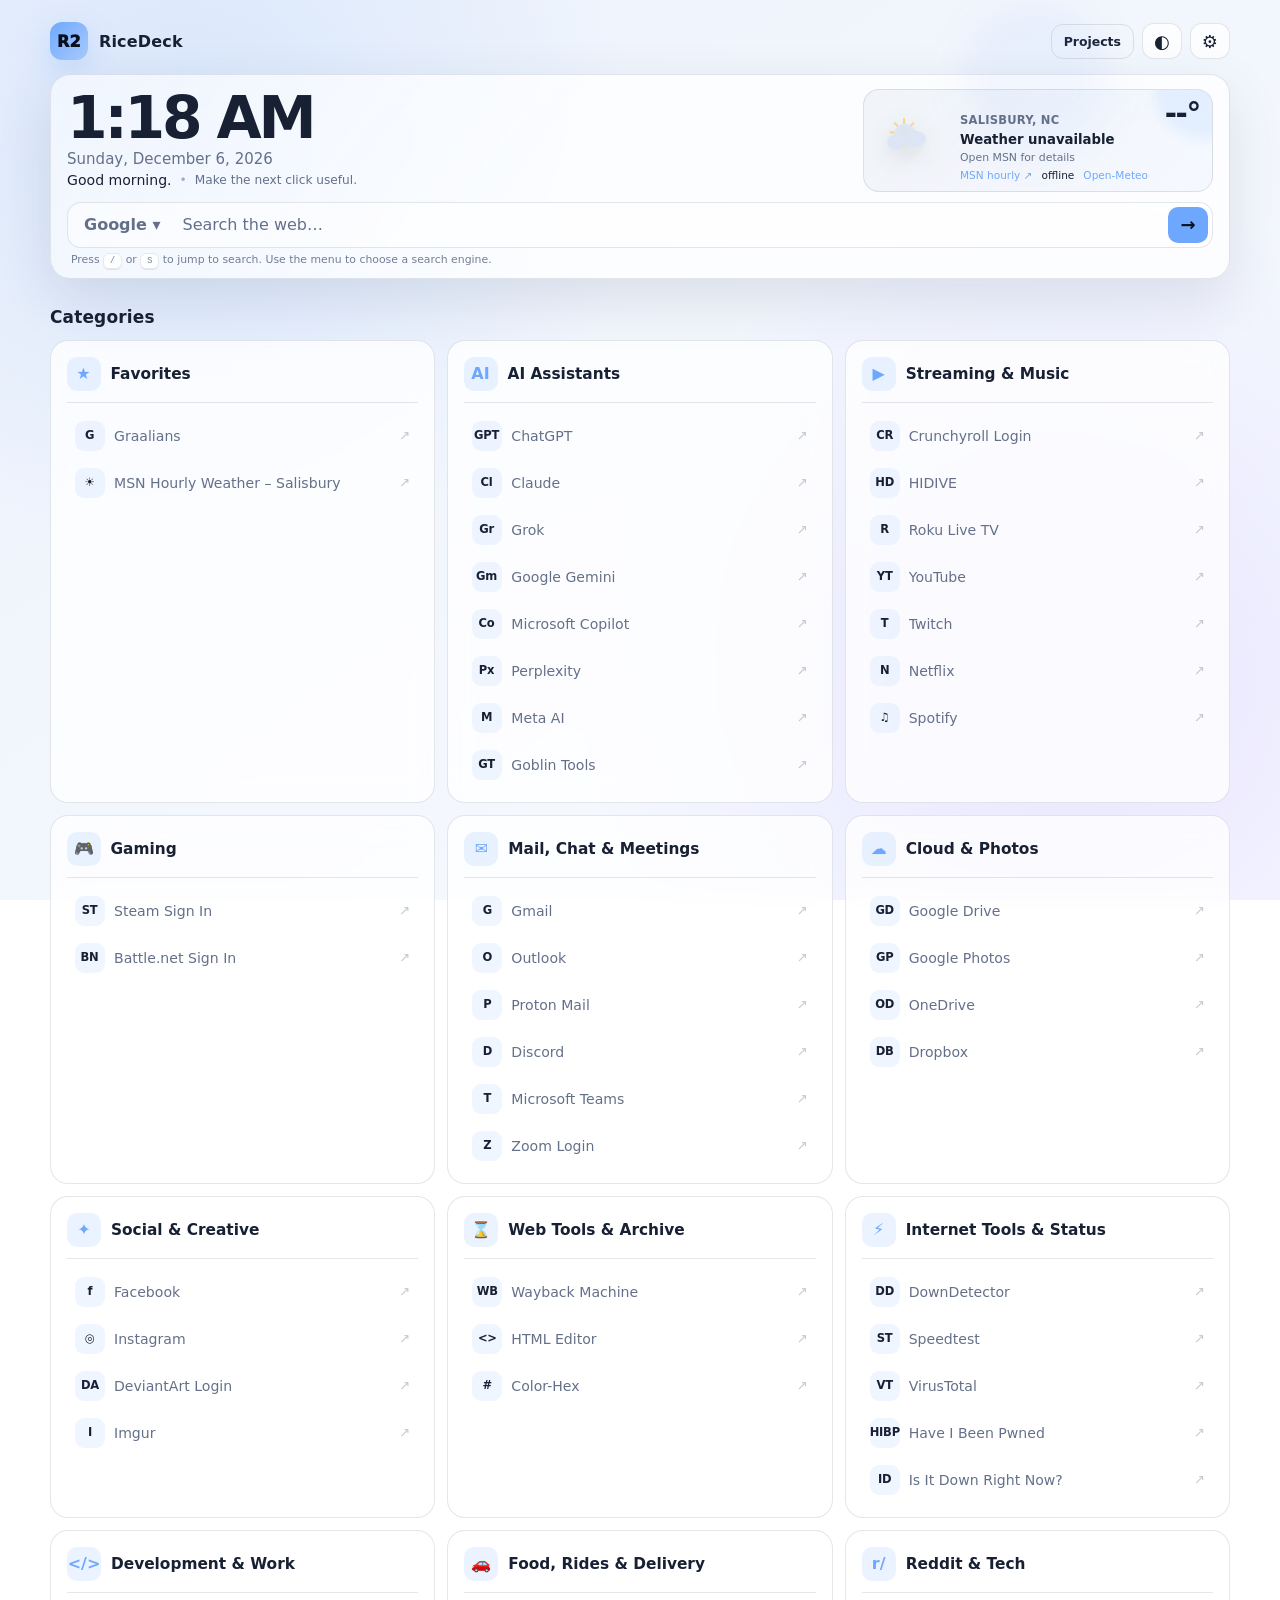
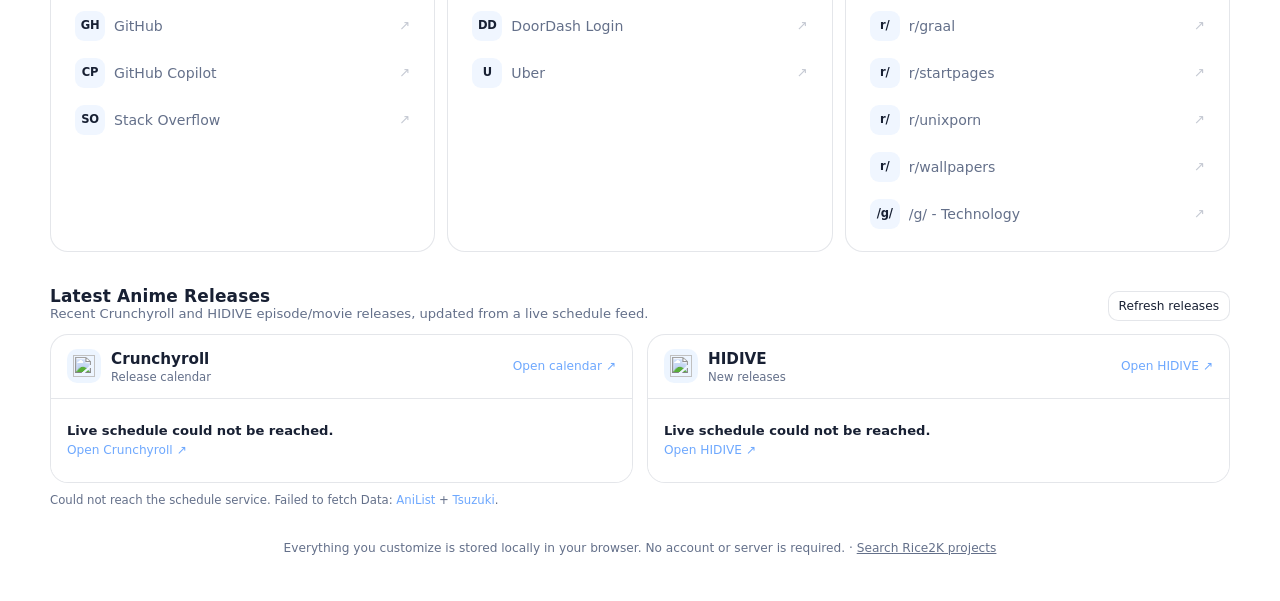
==== commit 6e203922: "Add Project Explorer navigation and SEO metadata to RiceDeck homepage" ====
--- a/index.html
+++ b/index.html
@@ -5,7 +5,9 @@
   <meta name="viewport" content="width=device-width, initial-scale=1">
   <meta name="color-scheme" content="dark light">
   <meta name="theme-color" content="#0b1020">
-  <title>RiceDeck - Rice2k Start Page</title>
+  <title>RiceDeck | Rice2K Custom Start Page, Tools and Project Search</title>
+  <meta name="description" content="Customize the free RiceDeck browser start page with favorites, weather, anime releases and shortcuts. Explore Rice2K Windows utilities, GraalOnline projects and retro web archives.">
+  <link rel="canonical" href="https://rice2k.github.io/rice2k-startdeck/">
   <link rel="preconnect" href="https://tsuzuki.top" crossorigin>
   <link rel="preconnect" href="https://graphql.anilist.co" crossorigin>
   <link rel="preconnect" href="https://s4.anilist.co" crossorigin>
@@ -96,7 +98,8 @@
       font-weight: 950;
     }
 
-    .top-actions { display: flex; gap: 8px; }
+    .top-actions { display: flex; gap: 8px; align-items: center; }
+    .project-link { display: inline-flex; align-items: center; font-size: .78rem; font-weight: 750; text-decoration: none; white-space: nowrap; }
     .icon-btn, .text-btn, .primary-btn, .danger-btn {
       border: 1px solid var(--border);
       border-radius: 12px;
@@ -660,6 +663,7 @@
         <span>RiceDeck</span>
       </div>
       <div class="top-actions">
+        <a class="text-btn project-link" href="https://rice2k.github.io/rice2k-startdeck/projects/" target="_blank" rel="noopener noreferrer" title="Search Rice2K projects" aria-label="Search Rice2K public GitHub projects">Projects</a>
         <button class="icon-btn" id="themeToggle" type="button" title="Toggle theme" aria-label="Toggle theme">◐</button>
         <button class="icon-btn" id="settingsOpen" type="button" title="Settings" aria-label="Open settings">⚙</button>
       </div>
@@ -760,7 +764,7 @@
       <div class="release-note"><span id="releaseStatus">Loading current release information…</span> Data: <a href="https://anilist.co/" target="_blank" rel="noopener noreferrer">AniList</a> + <a href="https://tsuzuki.top/" target="_blank" rel="noopener noreferrer">Tsuzuki</a>.</div>
     </section>
 
-    <footer class="footer">Everything you customize is stored locally in your browser. No account or server is required.</footer>
+    <footer class="footer">Everything you customize is stored locally in your browser. No account or server is required. · <a href="https://rice2k.github.io/rice2k-startdeck/projects/" target="_blank" rel="noopener noreferrer">Search Rice2K projects</a></footer>
   </main>
 
   <dialog id="settingsDialog">
